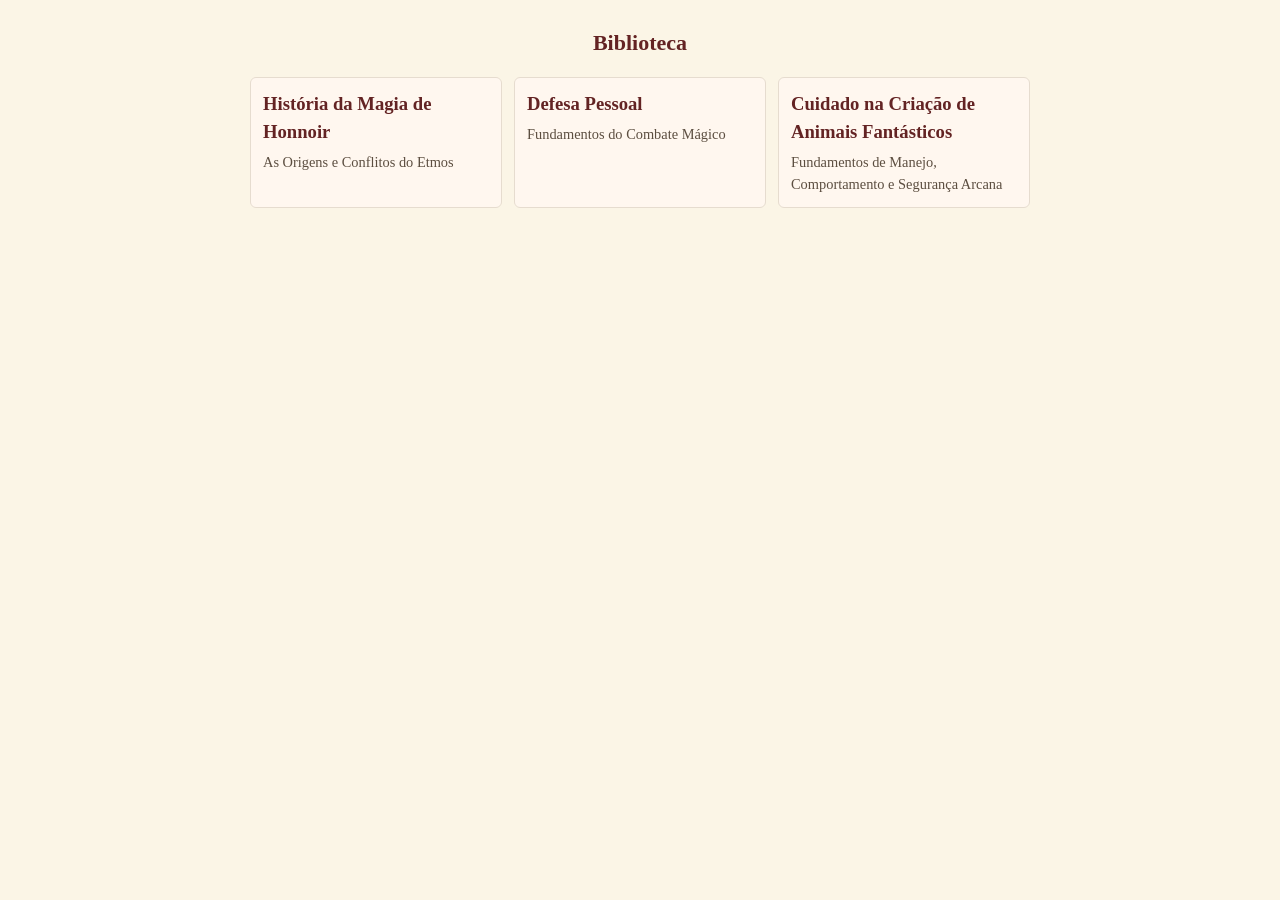
==== index.html @ 6c8983a9 "renomear index.html" ====
<!DOCTYPE html>
<html lang="pt-BR">
<head>
    <meta charset="UTF-8">
    <meta name="viewport" content="width=device-width,initial-scale=1">
    <title>Biblioteca - Magia de Honnoir</title>
    <link rel="stylesheet" href="style.css">
</head>
<body>
    <main id="app">
        <section id="library-screen" class="screen">
            <h1>Biblioteca</h1>
            <div id="book-list" class="book-list">Carregando...</div>
            <!-- Upload removido: adicione livros diretamente em books/ no repositório -->
        </section>

        <section id="reader-screen" class="screen hidden">
            <button id="back">← Voltar à Biblioteca</button>
            <article id="book-view" class="book-view"></article>
        </section>
    </main>

    <script src="script.js" defer></script>
</body>
</html>
---- style.css ----
/* Tipografia e cores gerais */
* , *::before, *::after { box-sizing: border-box; }

body {
    font-family: Georgia, "Times New Roman", serif;
    color: #2b231d;
    background-color: #fbf5e6;
    line-height: 1.5;
    margin: 0 auto;
    padding: 20px;
    font-size: 11pt;
    max-width: 820px;
}

/* Biblioteca (tela inicial) */
.screen { margin: 0 auto; }
.hidden { display: none; }

#library-screen h1 { text-align: center; color: #632323; margin-top: 6px; }
.book-list { display: grid; grid-template-columns: repeat(auto-fit,minmax(220px,1fr)); gap: 12px; margin-top: 18px; }
.book-card { background: #fff7ef; border: 1px solid #e6dccf; padding: 12px; border-radius: 6px; cursor: pointer; }
.book-card h3 { margin: 0 0 6px 0; color: #632323; font-size: 14pt; }
.book-card .meta { font-size: 0.9rem; color: #5c4e40; }
.controls { margin-top: 14px; display:flex; gap:8px; align-items:center; }
.upload-label { background:#ffffff; border:1px dashed #d4c5b0; padding:6px 10px; border-radius:4px; cursor:pointer; }
.upload-label input { display:none; }
button { background:#632323; color:#fff; border:none; padding:8px 12px; border-radius:4px; cursor:pointer; }
button#back { background:transparent; color:#632323; border:1px solid #d4c5b0; margin-bottom:12px; }

/* Estilos do Leitor (mantém estética antiga) */
.book-view { background: #fbf5e6; padding: 18px 26px; border-radius: 4px; border: 1px solid #efe3d1; }

.title-page { text-align: center; padding-top: 40px; margin-bottom: 12px; }
.title-page h1 { font-size: 28pt; margin: 0 0 8px 0; font-weight: normal; color:#632323; letter-spacing:1px; font-variant: small-caps; }
.title-page .subtitle { font-size:14pt; font-style:italic; color:#5c4e40; }

h2 { font-size:15pt; color:#632323; text-align:center; font-weight:normal; margin-top:28px; margin-bottom:18px; text-transform:uppercase; letter-spacing:1.5px; border-bottom:1px solid #d4c5b0; padding-bottom:10px; }
p { text-align:justify; margin-bottom:12px; text-indent:18px; }
h2 + p, .epigraph + p, .ornament + p { text-indent:0; }
.epigraph { font-style:italic; text-align:center; margin:5px 30px 25px 30px; font-size:9.5pt; color:#5c4e40; }
.dropcap { float:left; font-size:3.2em; line-height:0.8; margin-right:6px; margin-top:4px; color:#632323; }
.ornament { text-align:center; margin:30px 0; color:#bfa58a; font-size:16pt; }

/* Responsividade */
@media (max-width:480px) {
    .title-page h1 { font-size: 20pt; }
    .book-list { grid-template-columns: 1fr; }
}

/* Impressão */
@media print {
    body { background-color: transparent; max-width: none; }
}
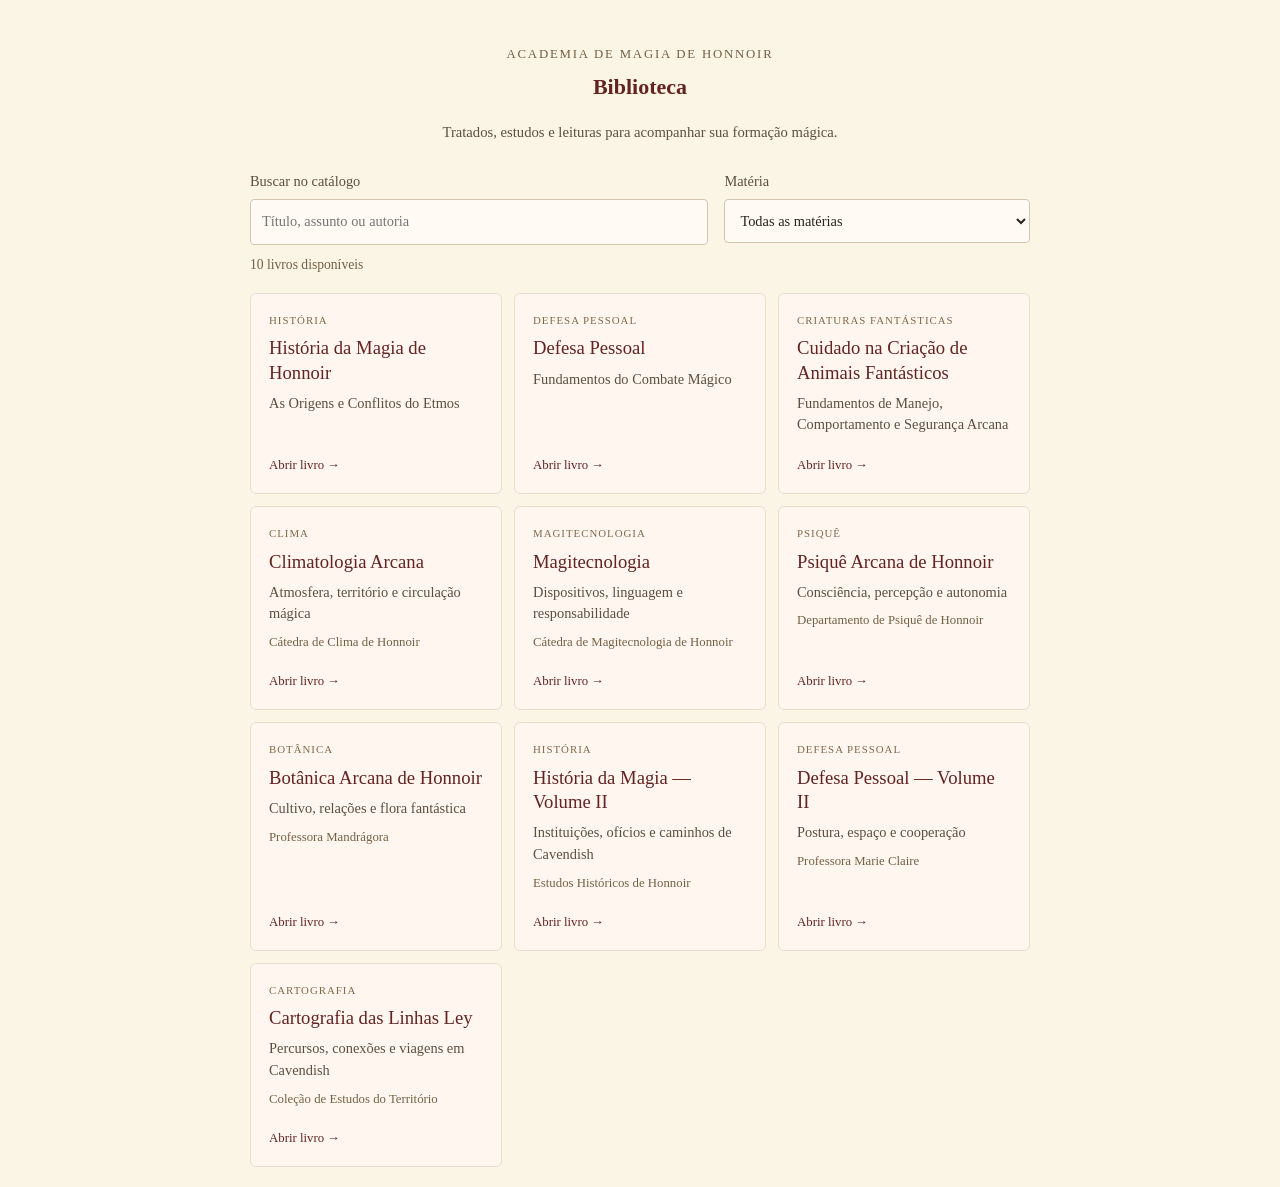
==== commit 93645add: "Expande biblioteca de Honnoir com sete livros e busca por materia" ====
--- a/index.html
+++ b/index.html
@@ -9,14 +9,24 @@
 <body>
     <main id="app">
         <section id="library-screen" class="screen">
+            <div class="library-heading">Academia de Magia de Honnoir</div>
             <h1>Biblioteca</h1>
+            <p class="library-intro">Tratados, estudos e leituras para acompanhar sua formação mágica.</p>
+            <div class="catalog-controls">
+                <label for="book-search">Buscar no catálogo
+                    <input id="book-search" type="search" placeholder="Título, assunto ou autoria">
+                </label>
+                <label for="subject-filter">Matéria
+                    <select id="subject-filter"><option value="">Todas as matérias</option></select>
+                </label>
+            </div>
+            <div id="catalog-status" class="catalog-status" role="status" aria-live="polite"></div>
             <div id="book-list" class="book-list">Carregando...</div>
-            <!-- Upload removido: adicione livros diretamente em books/ no repositório -->
         </section>
 
         <section id="reader-screen" class="screen hidden">
             <button id="back">← Voltar à Biblioteca</button>
-            <article id="book-view" class="book-view"></article>
+            <article id="book-view" class="book-view" aria-live="polite"></article>
         </section>
     </main>
 
--- a/style.css
+++ b/style.css
@@ -18,9 +18,21 @@
 
 #library-screen h1 { text-align: center; color: #632323; margin-top: 6px; }
 .book-list { display: grid; grid-template-columns: repeat(auto-fit,minmax(220px,1fr)); gap: 12px; margin-top: 18px; }
-.book-card { background: #fff7ef; border: 1px solid #e6dccf; padding: 12px; border-radius: 6px; cursor: pointer; }
-.book-card h3 { margin: 0 0 6px 0; color: #632323; font-size: 14pt; }
+.book-card { background: #fff7ef; color: #2b231d; border: 1px solid #e6dccf; padding: 18px; border-radius: 6px; cursor: pointer; text-align: left; font: inherit; display: flex; flex-direction: column; gap: 8px; }
+.book-title { color: #632323; font-size: 14pt; line-height: 1.3; }
 .book-card .meta { font-size: 0.9rem; color: #5c4e40; }
+.book-card:hover { border-color: #9b7661; background: #fffaf4; }
+.book-card:focus-visible, input:focus-visible, select:focus-visible, button:focus-visible { outline: 3px solid #936b33; outline-offset: 3px; }
+.library-heading { text-align: center; font-size: 0.8rem; letter-spacing: 0.14em; text-transform: uppercase; color: #756044; margin-top: 25px; }
+.library-intro { text-align: center; text-indent: 0; color: #5c4e40; }
+.catalog-controls { display: grid; grid-template-columns: 1.5fr 1fr; gap: 16px; margin: 28px 0 10px; }
+.catalog-controls label { font-size: 0.9rem; color: #5c4e40; }
+.catalog-controls input, .catalog-controls select { width: 100%; display: block; margin-top: 6px; border: 1px solid #d4c5b0; background: #fffaf4; color: #2b231d; padding: 11px; border-radius: 4px; font: inherit; min-height: 44px; }
+.catalog-status { color: #756044; font-size: 0.85rem; min-height: 1.5em; }
+.book-subject { color: #806748; text-transform: uppercase; font-size: 0.68rem; letter-spacing: 0.09em; }
+.book-author { color: #756044; font-size: 0.8rem; }
+.read-label { color: #632323; font-size: 0.8rem; padding-top: 12px; margin-top: auto; }
+.catalog-empty { grid-column: 1 / -1; text-indent: 0; }
 .controls { margin-top: 14px; display:flex; gap:8px; align-items:center; }
 .upload-label { background:#ffffff; border:1px dashed #d4c5b0; padding:6px 10px; border-radius:4px; cursor:pointer; }
 .upload-label input { display:none; }
@@ -33,9 +45,13 @@
 .title-page { text-align: center; padding-top: 40px; margin-bottom: 12px; }
 .title-page h1 { font-size: 28pt; margin: 0 0 8px 0; font-weight: normal; color:#632323; letter-spacing:1px; font-variant: small-caps; }
 .title-page .subtitle { font-size:14pt; font-style:italic; color:#5c4e40; }
+.title-author { color: #756044; margin: 16px 0 28px; }
 
 h2 { font-size:15pt; color:#632323; text-align:center; font-weight:normal; margin-top:28px; margin-bottom:18px; text-transform:uppercase; letter-spacing:1.5px; border-bottom:1px solid #d4c5b0; padding-bottom:10px; }
 p { text-align:justify; margin-bottom:12px; text-indent:18px; }
+.book-view p { font-size: 1.05rem; line-height: 1.85; hyphens: auto; overflow-wrap: break-word; }
+.chapter-opening { text-indent: 0; }
+.chapter-opening::first-letter { float: left; font-size: 3.2em; line-height: 0.85; margin-right: 6px; margin-top: 7px; color: #632323; }
 h2 + p, .epigraph + p, .ornament + p { text-indent:0; }
 .epigraph { font-style:italic; text-align:center; margin:5px 30px 25px 30px; font-size:9.5pt; color:#5c4e40; }
 .dropcap { float:left; font-size:3.2em; line-height:0.8; margin-right:6px; margin-top:4px; color:#632323; }
@@ -43,6 +59,10 @@
 
 /* Responsividade */
 @media (max-width:480px) {
+    body { padding: 16px; }
+    .catalog-controls { grid-template-columns: 1fr; gap: 12px; }
+    .book-view { padding: 12px 15px; }
+    .book-view p { text-align: left; }
     .title-page h1 { font-size: 20pt; }
     .book-list { grid-template-columns: 1fr; }
 }
@@ -50,4 +70,8 @@
 /* Impressão */
 @media print {
     body { background-color: transparent; max-width: none; }
+    #back, .catalog-controls, .catalog-status { display: none; }
+    .book-view { border: none; padding: 0; }
+    h2, h3 { break-after: avoid; }
+    .book-view p { orphans: 3; widows: 3; }
 }
